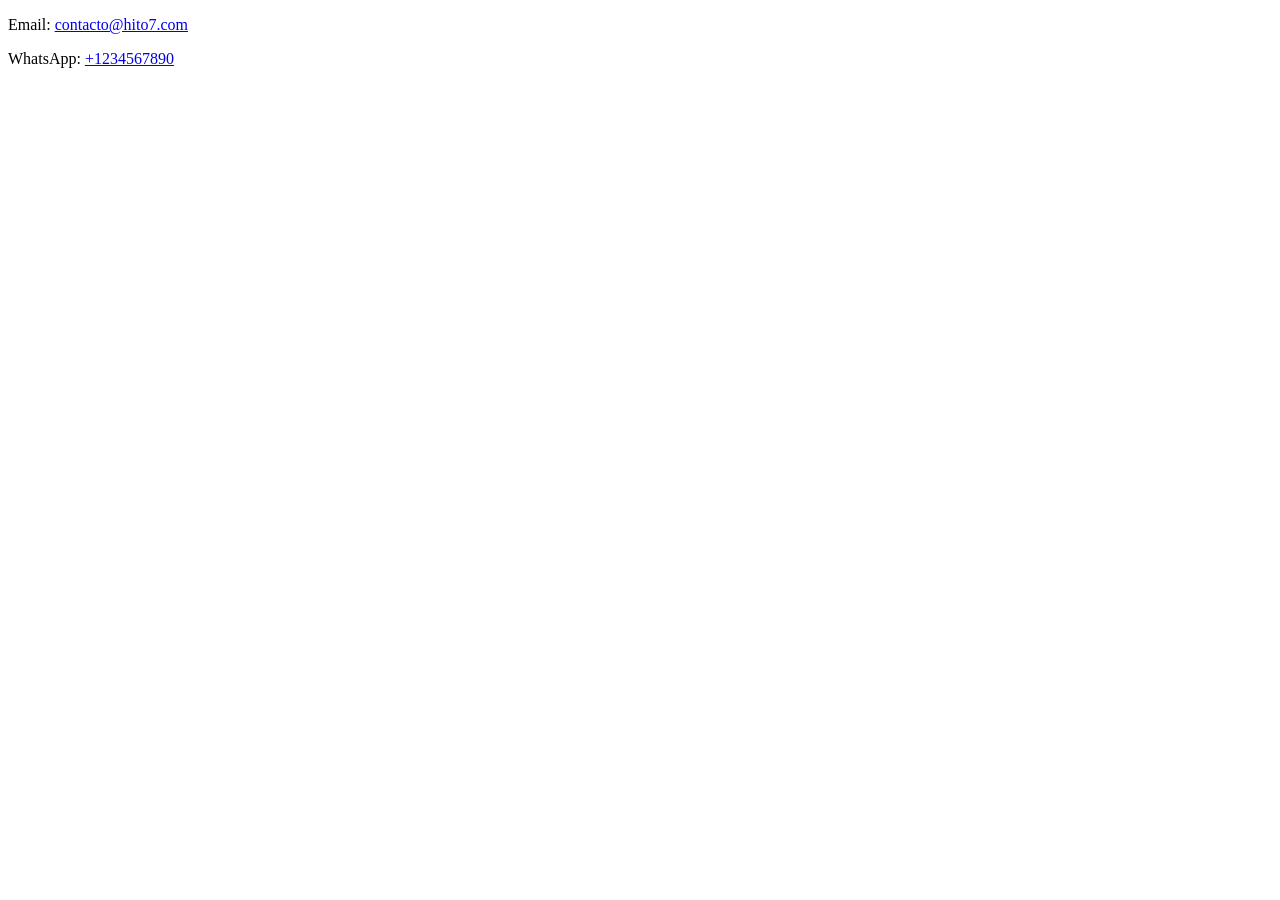
==== docs/index.html @ 05953a00 "Inicializo el proyecto con archivos HTML, CSS y JS" ====
<!DOCTYPE html>
<html lang="es">
<head>
    <title>Bienvenida - Hito 7</title>
    <meta charset="UTF-8">
    <meta name="viewport" content="width=device-width, initial-scale=1.0">
    <title>Hito 7</title>
    <link rel="stylesheet" href="css/styles.css">
</head>
<body>
</body>

    <footer>
        <p>Email: <a href="mailto:contacto@hito7.com">contacto@hito7.com</a></p>
        <p>WhatsApp: <a href="https://wa.me/1234567890" target="_blank">+1234567890</a></p>
    </footer>

</html>
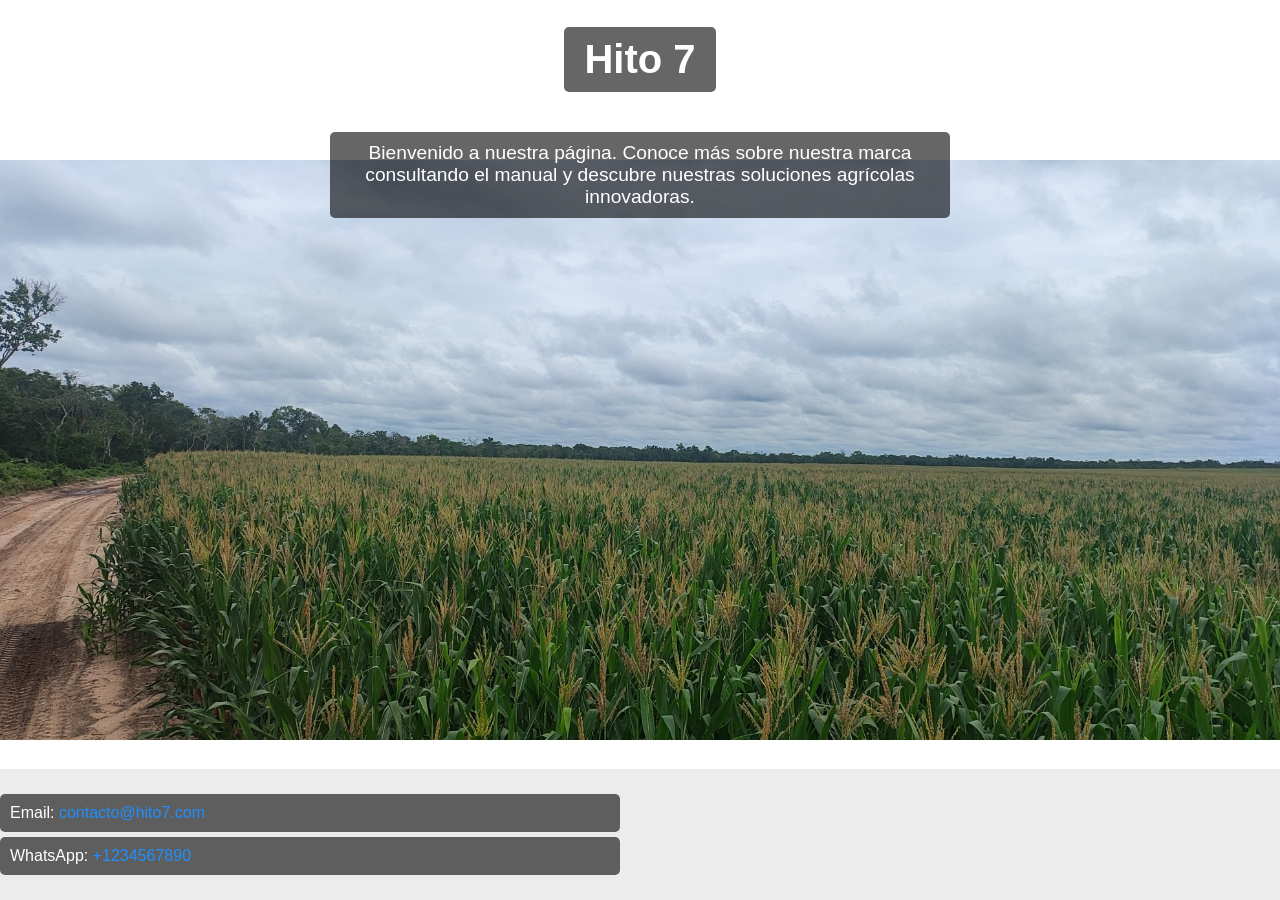
==== commit 475cded8: "Improve landing page and repo docs" ====
--- a/docs/index.html
+++ b/docs/index.html
@@ -4,15 +4,18 @@
     <title>Bienvenida - Hito 7</title>
     <meta charset="UTF-8">
     <meta name="viewport" content="width=device-width, initial-scale=1.0">
-    <title>Hito 7</title>
-    <link rel="stylesheet" href="css/styles.css">
+    <link rel="stylesheet" href="../css/styles.css">
+    <script src="../js/script.js"></script>
 </head>
 <body>
-</body>
+    <h1>Hito 7</h1>
+    <p>Bienvenido a nuestra página. Conoce más sobre nuestra marca consultando el manual y descubre nuestras soluciones agrícolas innovadoras.</p>
 
     <footer>
         <p>Email: <a href="mailto:contacto@hito7.com">contacto@hito7.com</a></p>
         <p>WhatsApp: <a href="https://wa.me/1234567890" target="_blank">+1234567890</a></p>
     </footer>
 
+</body>
+
 </html>
--- a/css/styles.css
+++ b/css/styles.css
@@ -0,0 +1,73 @@
+/* Estilos CSS */
+body {
+    margin: 0;
+    padding: 0;
+    font-family: Arial, sans-serif;
+    background-image: url('../images/hito701.jpg'); /* Ruta a la imagen de fondo */
+    background-size: 100%; /* Cubre toda la pantalla */
+    background-position: center; /* Centra la imagen */
+    background-repeat: no-repeat; /* Evita que la imagen se repita */
+    background-attachment: fixed; /* Fija el fondo para que no se desplace con el scroll */
+    display: flex;
+    flex-direction: column;
+    align-items: center;
+    justify-content: center;
+    min-height: 100vh; /* Asegura que el contenido ocupe al menos toda la altura */
+    text-align: center;
+    color: #fff; /* Texto blanco para mejor legibilidad sobre el fondo */
+}
+
+h1 {
+    font-size: 2.5em;
+    margin-bottom: 20px;
+    background-color: rgba(0, 0, 0, 0.6); /* Fondo semitransparente para legibilidad */
+    padding: 10px 20px;
+    border-radius: 5px;
+}
+
+p {
+    font-size: 1.2em;
+    max-width: 600px;
+    margin: 20px 0;
+    background-color: rgba(0, 0, 0, 0.6); /* Fondo semitransparente para legibilidad */
+    padding: 10px;
+    border-radius: 5px;
+}
+
+.button {
+    background-color: #007BFF;
+    color: white;
+    padding: 10px 20px;
+    text-decoration: none;
+    border-radius: 5px;
+    font-size: 1em;
+    transition: background-color 0.3s;
+}
+
+.button:hover {
+    background-color: #0056b3;
+}
+
+footer {
+    background-color: rgba(0, 0, 0, 0.075); /* Fondo semitransparente para el footer */
+    color: white;
+    width: 100%;
+    padding: 20px 0;
+    position: relative;
+    margin-top: auto;
+    text-align: left;
+}
+
+footer p {
+    margin: 5px 0;
+    font-size: 1em;
+}
+
+footer a {
+    color: #1E90FF;
+    text-decoration: none;
+}
+
+footer a:hover {
+    text-decoration: underline;
+}
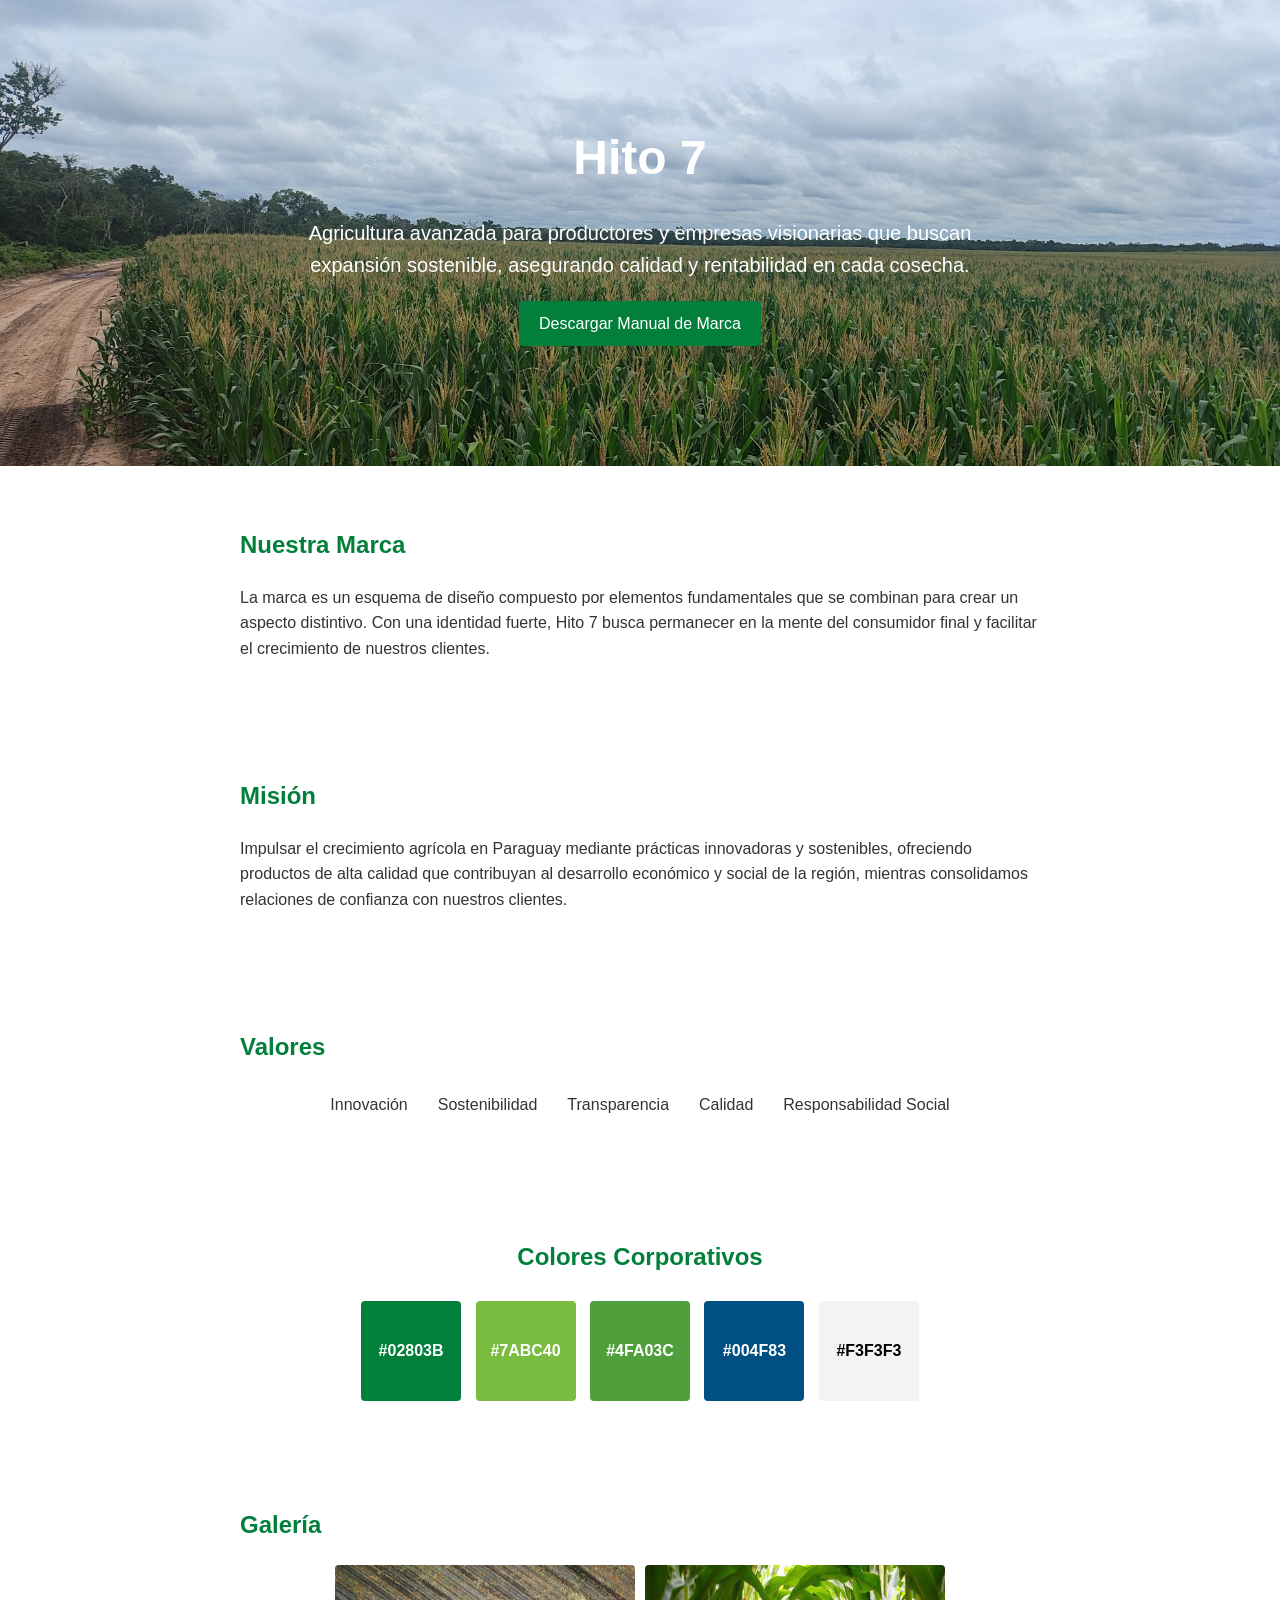
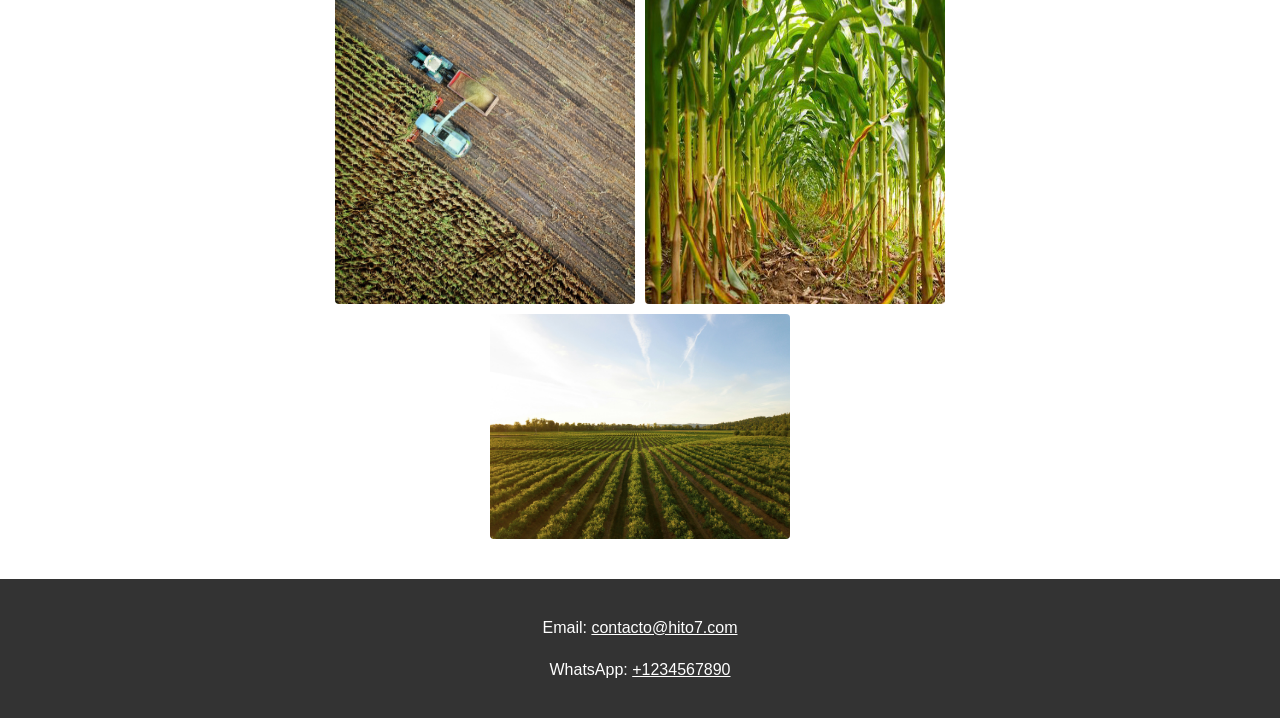
==== commit 6018d531: "Enhance landing content" ====
--- a/docs/index.html
+++ b/docs/index.html
@@ -1,21 +1,68 @@
 <!DOCTYPE html>
 <html lang="es">
 <head>
-    <title>Bienvenida - Hito 7</title>
     <meta charset="UTF-8">
     <meta name="viewport" content="width=device-width, initial-scale=1.0">
+    <title>Hito 7 - Agricultura Avanzada</title>
     <link rel="stylesheet" href="../css/styles.css">
-    <script src="../js/script.js"></script>
+    <script src="../js/script.js" defer></script>
 </head>
 <body>
-    <h1>Hito 7</h1>
-    <p>Bienvenido a nuestra página. Conoce más sobre nuestra marca consultando el manual y descubre nuestras soluciones agrícolas innovadoras.</p>
+    <header class="hero">
+        <h1>Hito 7</h1>
+        <p>Agricultura avanzada para productores y empresas visionarias que buscan 
+            expansión sostenible, asegurando calidad y rentabilidad en cada cosecha.</p>
+        <a class="button" href="../ManualDeMarca-Hito7.pdf" target="_blank">Descargar Manual de Marca</a>
+    </header>
+
+    <section id="marca">
+        <h2>Nuestra Marca</h2>
+        <p>La marca es un esquema de diseño compuesto por elementos fundamentales
+            que se combinan para crear un aspecto distintivo. Con una identidad
+            fuerte, Hito 7 busca permanecer en la mente del consumidor final y
+            facilitar el crecimiento de nuestros clientes.</p>
+    </section>
+
+    <section id="mision">
+        <h2>Misión</h2>
+        <p>Impulsar el crecimiento agrícola en Paraguay mediante prácticas
+            innovadoras y sostenibles, ofreciendo productos de alta calidad que
+            contribuyan al desarrollo económico y social de la región, mientras
+            consolidamos relaciones de confianza con nuestros clientes.</p>
+    </section>
+
+    <section id="valores" class="values">
+        <h2>Valores</h2>
+        <ul>
+            <li>Innovación</li>
+            <li>Sostenibilidad</li>
+            <li>Transparencia</li>
+            <li>Calidad</li>
+            <li>Responsabilidad Social</li>
+        </ul>
+    </section>
+
+    <section id="colores" class="colors">
+        <h2>Colores Corporativos</h2>
+        <div class="swatch" style="background-color:#02803B">#02803B</div>
+        <div class="swatch" style="background-color:#7ABC40">#7ABC40</div>
+        <div class="swatch" style="background-color:#4FA03C">#4FA03C</div>
+        <div class="swatch" style="background-color:#004F83">#004F83</div>
+        <div class="swatch light" style="background-color:#F3F3F3">#F3F3F3</div>
+    </section>
+
+    <section id="galeria" class="gallery">
+        <h2>Galería</h2>
+        <div class="images">
+            <img src="0.jpg" alt="Aplicación de marca 1">
+            <img src="1.jpg" alt="Aplicación de marca 2">
+            <img src="4.jpg" alt="Aplicación de marca 3">
+        </div>
+    </section>
 
     <footer>
         <p>Email: <a href="mailto:contacto@hito7.com">contacto@hito7.com</a></p>
         <p>WhatsApp: <a href="https://wa.me/1234567890" target="_blank">+1234567890</a></p>
     </footer>
-
 </body>
-
 </html>
--- a/css/styles.css
+++ b/css/styles.css
@@ -1,73 +1,109 @@
-/* Estilos CSS */
 body {
     margin: 0;
-    padding: 0;
     font-family: Arial, sans-serif;
-    background-image: url('../images/hito701.jpg'); /* Ruta a la imagen de fondo */
-    background-size: 100%; /* Cubre toda la pantalla */
-    background-position: center; /* Centra la imagen */
-    background-repeat: no-repeat; /* Evita que la imagen se repita */
-    background-attachment: fixed; /* Fija el fondo para que no se desplace con el scroll */
-    display: flex;
-    flex-direction: column;
-    align-items: center;
-    justify-content: center;
-    min-height: 100vh; /* Asegura que el contenido ocupe al menos toda la altura */
-    text-align: center;
-    color: #fff; /* Texto blanco para mejor legibilidad sobre el fondo */
+    line-height: 1.6;
+    color: #333;
 }
 
-h1 {
-    font-size: 2.5em;
-    margin-bottom: 20px;
-    background-color: rgba(0, 0, 0, 0.6); /* Fondo semitransparente para legibilidad */
-    padding: 10px 20px;
-    border-radius: 5px;
+.hero {
+    background-image: url('../images/hito701.jpg');
+    background-size: cover;
+    background-position: center;
+    color: #fff;
+    text-align: center;
+    padding: 120px 20px;
 }
 
-p {
-    font-size: 1.2em;
-    max-width: 600px;
-    margin: 20px 0;
-    background-color: rgba(0, 0, 0, 0.6); /* Fondo semitransparente para legibilidad */
-    padding: 10px;
-    border-radius: 5px;
+.hero h1 {
+    font-size: 3em;
+    margin: 0 0 20px;
+}
+
+.hero p {
+    font-size: 1.25em;
+    max-width: 700px;
+    margin: 0 auto 20px;
 }
 
 .button {
-    background-color: #007BFF;
-    color: white;
+    background-color: #02803B;
+    color: #fff;
     padding: 10px 20px;
     text-decoration: none;
-    border-radius: 5px;
-    font-size: 1em;
-    transition: background-color 0.3s;
+    border-radius: 4px;
+    display: inline-block;
 }
 
 .button:hover {
-    background-color: #0056b3;
+    background-color: #004F83;
+}
+
+section {
+    padding: 40px 20px;
+    max-width: 800px;
+    margin: auto;
+}
+
+section h2 {
+    color: #02803B;
+}
+
+.values ul {
+    list-style: none;
+    padding: 0;
+    display: flex;
+    flex-wrap: wrap;
+    justify-content: center;
+}
+
+.values li {
+    margin: 5px 15px;
+}
+
+.colors {
+    text-align: center;
+}
+
+.swatch {
+    display: inline-block;
+    width: 100px;
+    height: 100px;
+    margin: 5px;
+    color: #fff;
+    line-height: 100px;
+    font-weight: bold;
+    border-radius: 4px;
+}
+
+.swatch.light {
+    color: #000;
+}
+
+.gallery .images {
+    display: flex;
+    flex-wrap: wrap;
+    justify-content: center;
+    gap: 10px;
+}
+
+.gallery img {
+    width: 100%;
+    max-width: 300px;
+    border-radius: 4px;
 }
 
 footer {
-    background-color: rgba(0, 0, 0, 0.075); /* Fondo semitransparente para el footer */
-    color: white;
-    width: 100%;
-    padding: 20px 0;
-    position: relative;
-    margin-top: auto;
-    text-align: left;
-}
-
-footer p {
-    margin: 5px 0;
-    font-size: 1em;
+    background: #333;
+    color: #fff;
+    text-align: center;
+    padding: 20px;
 }
 
 footer a {
-    color: #1E90FF;
-    text-decoration: none;
+    color: #fff;
 }
 
 footer a:hover {
     text-decoration: underline;
-}+}
+
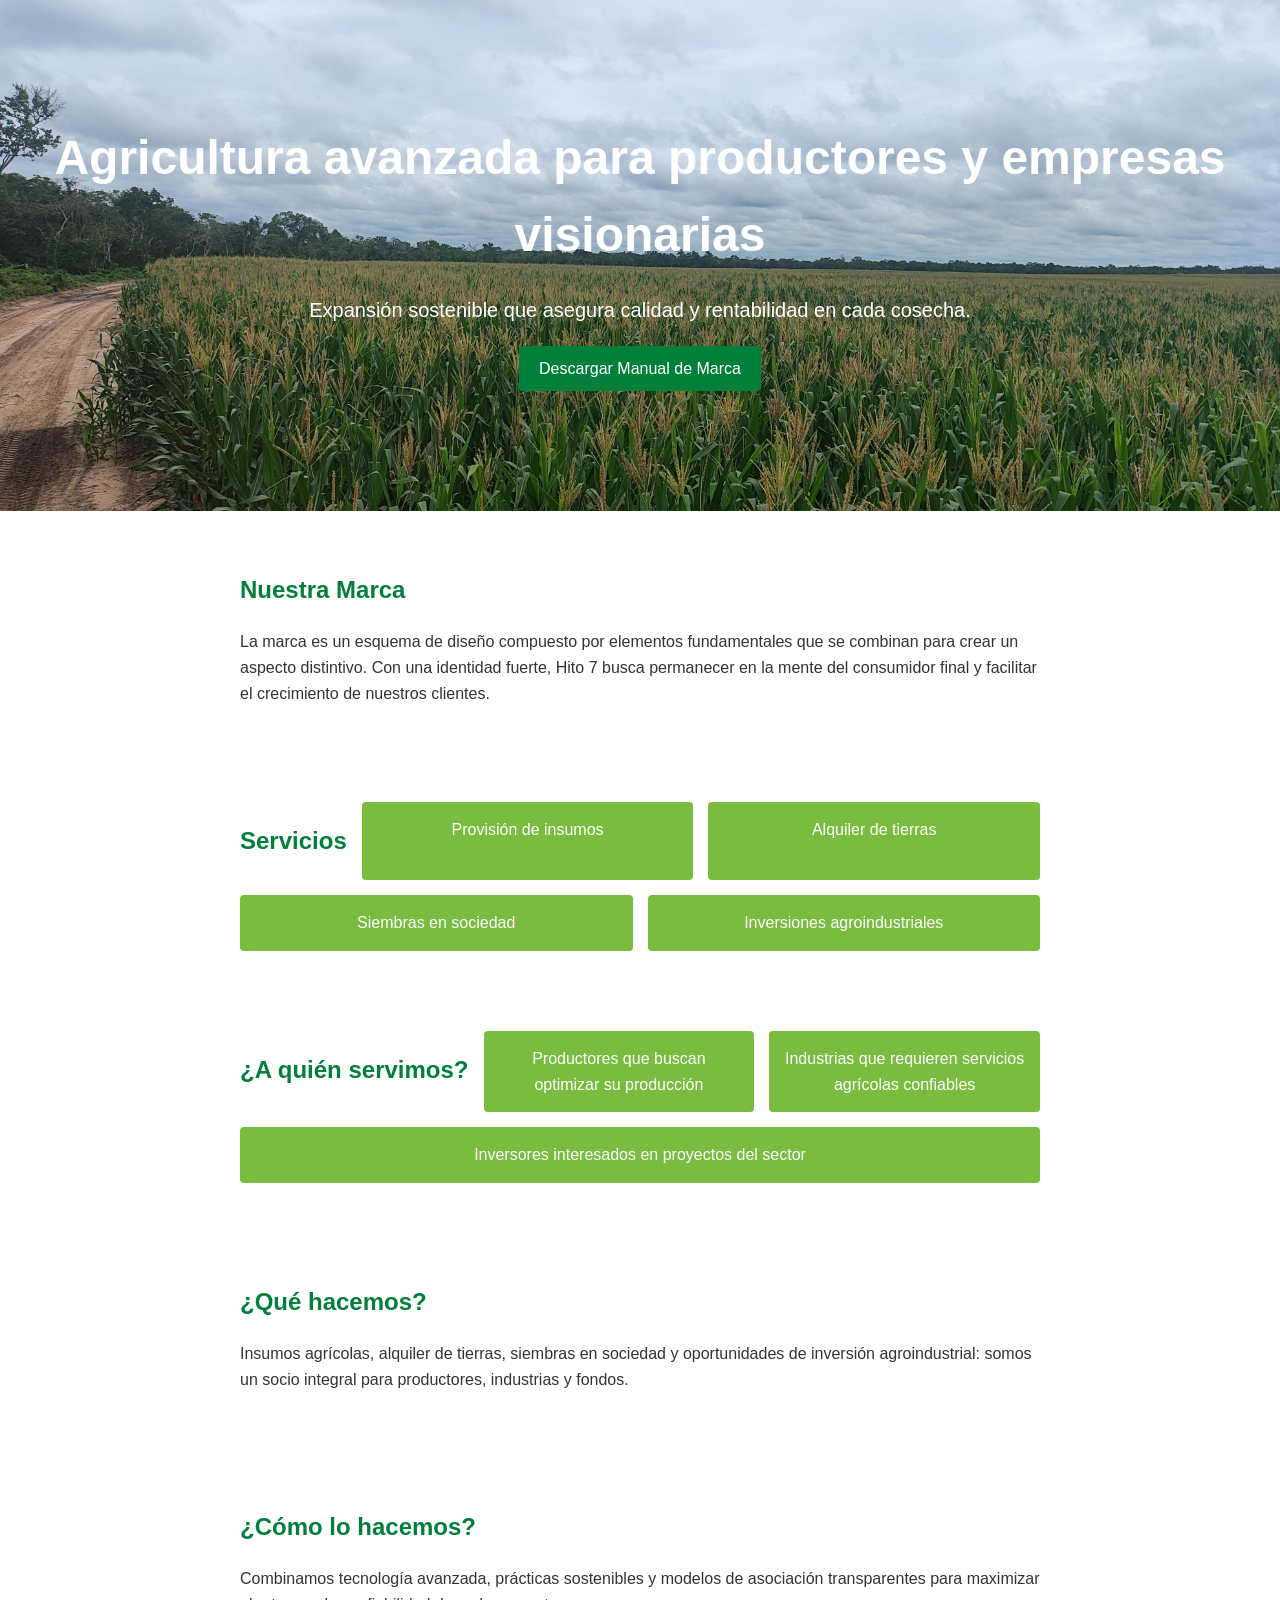
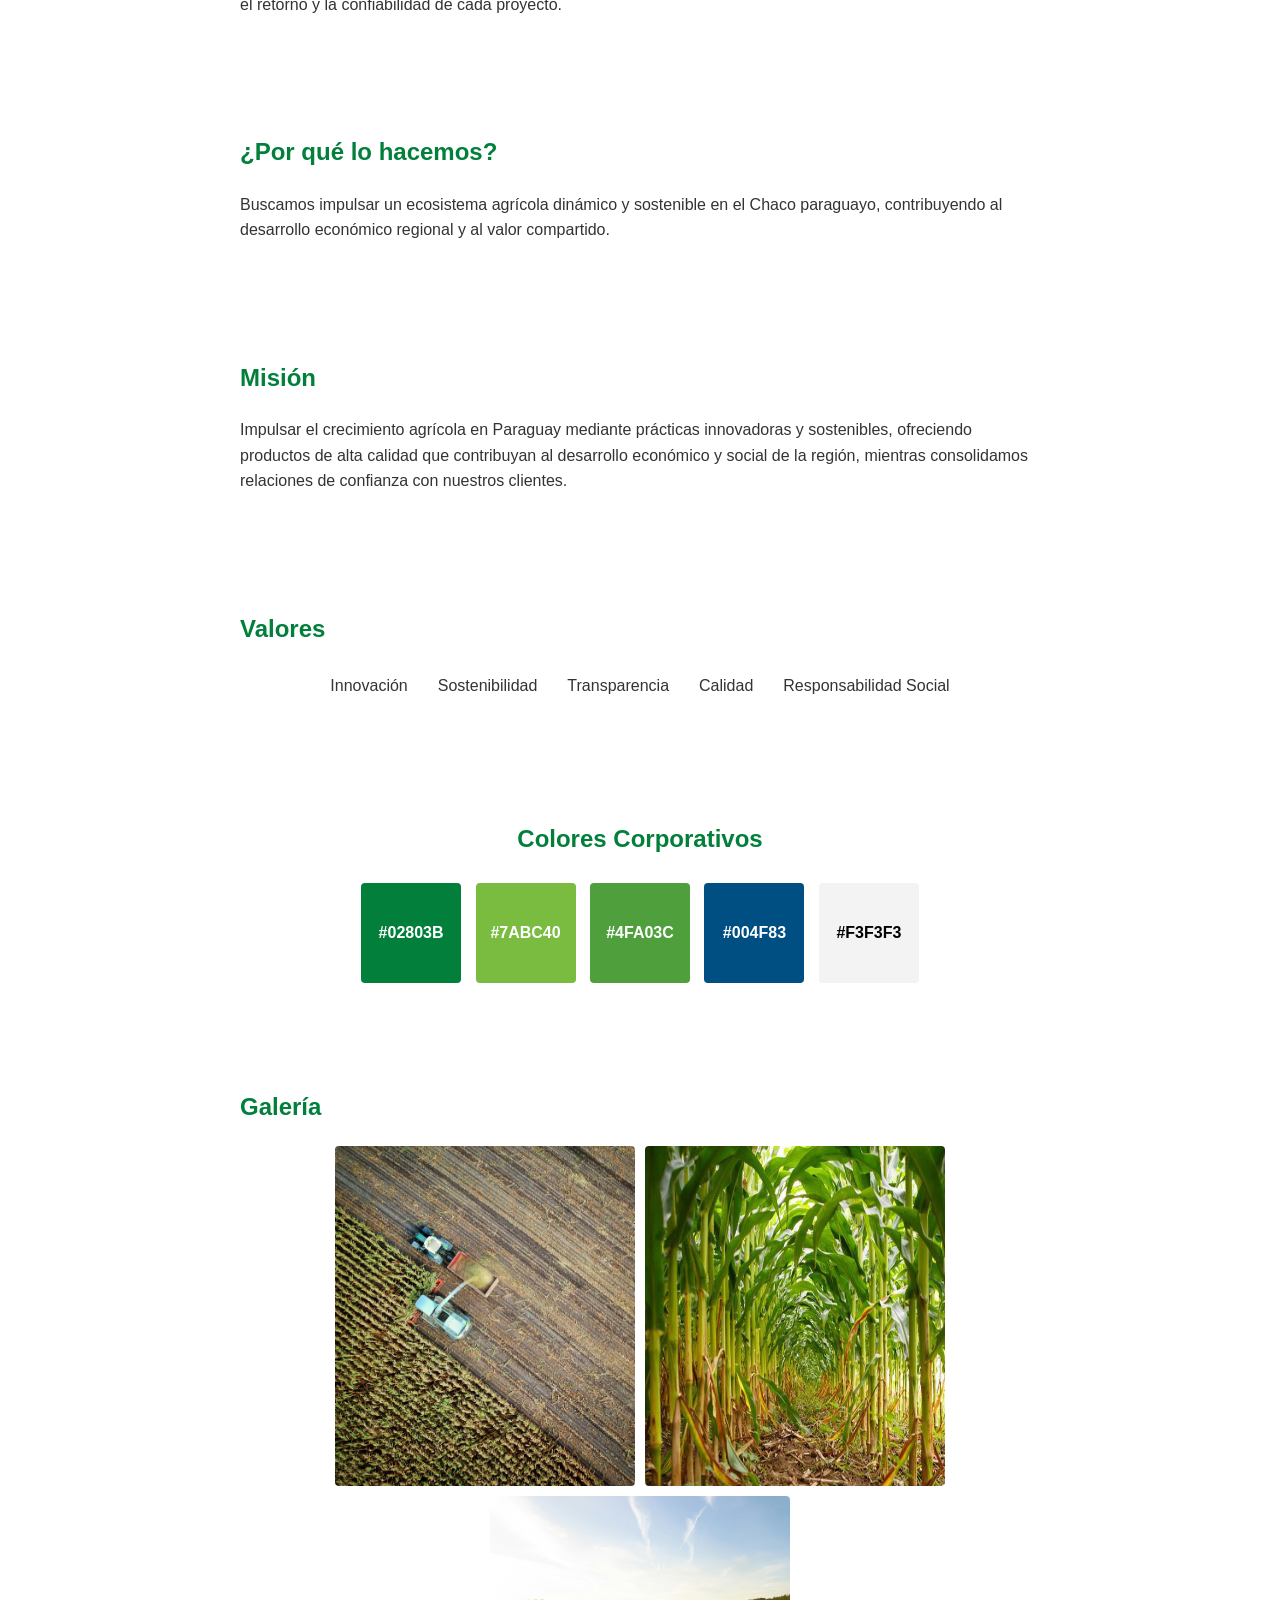
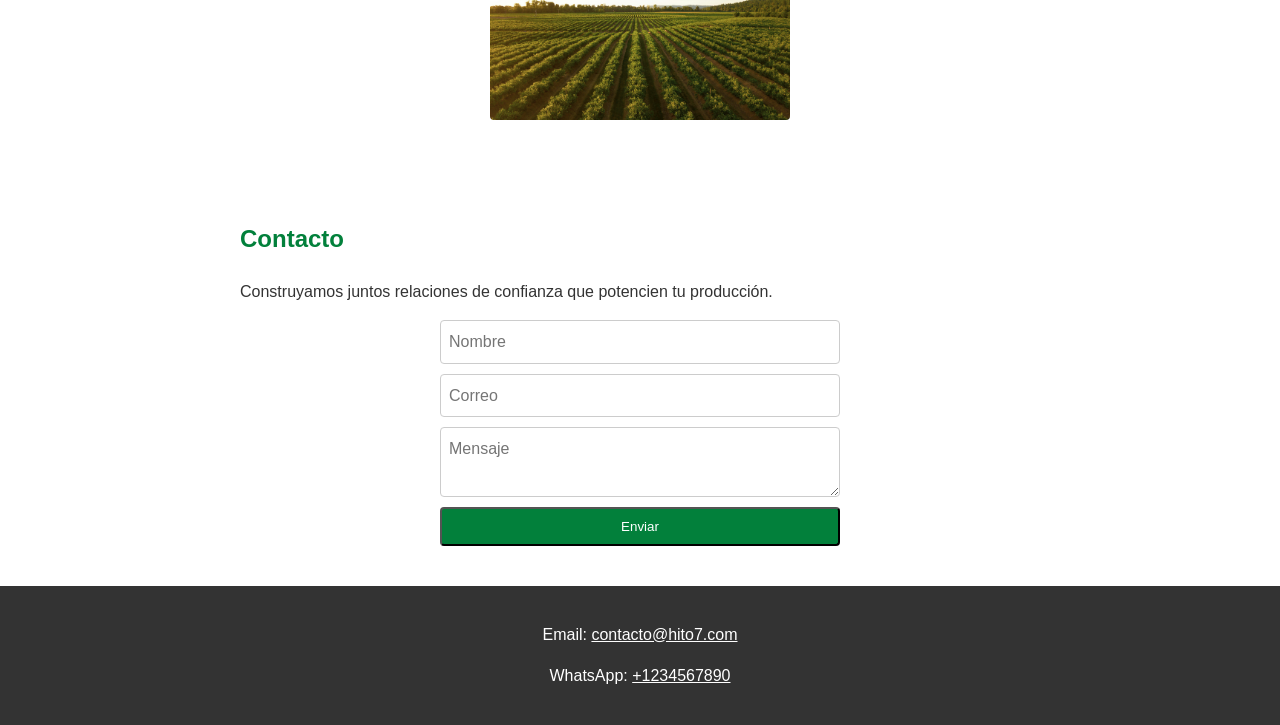
==== commit b5b4e43e: "Expand landing page with services and contact" ====
--- a/docs/index.html
+++ b/docs/index.html
@@ -9,9 +9,8 @@
 </head>
 <body>
     <header class="hero">
-        <h1>Hito 7</h1>
-        <p>Agricultura avanzada para productores y empresas visionarias que buscan 
-            expansión sostenible, asegurando calidad y rentabilidad en cada cosecha.</p>
+        <h1>Agricultura avanzada para productores y empresas visionarias</h1>
+        <p>Expansión sostenible que asegura calidad y rentabilidad en cada cosecha.</p>
         <a class="button" href="../ManualDeMarca-Hito7.pdf" target="_blank">Descargar Manual de Marca</a>
     </header>
 
@@ -21,6 +20,36 @@
             que se combinan para crear un aspecto distintivo. Con una identidad
             fuerte, Hito 7 busca permanecer en la mente del consumidor final y
             facilitar el crecimiento de nuestros clientes.</p>
+    </section>
+
+    <section id="servicios" class="cards">
+        <h2>Servicios</h2>
+        <div class="card">Provisión de insumos</div>
+        <div class="card">Alquiler de tierras</div>
+        <div class="card">Siembras en sociedad</div>
+        <div class="card">Inversiones agroindustriales</div>
+    </section>
+
+    <section id="segmentos" class="cards">
+        <h2>¿A quién servimos?</h2>
+        <div class="card">Productores que buscan optimizar su producción</div>
+        <div class="card">Industrias que requieren servicios agrícolas confiables</div>
+        <div class="card">Inversores interesados en proyectos del sector</div>
+    </section>
+
+    <section id="que-hacemos">
+        <h2>¿Qué hacemos?</h2>
+        <p>Insumos agrícolas, alquiler de tierras, siembras en sociedad y oportunidades de inversión agroindustrial: somos un socio integral para productores, industrias y fondos.</p>
+    </section>
+
+    <section id="como-hacemos">
+        <h2>¿Cómo lo hacemos?</h2>
+        <p>Combinamos tecnología avanzada, prácticas sostenibles y modelos de asociación transparentes para maximizar el retorno y la confiabilidad de cada proyecto.</p>
+    </section>
+
+    <section id="impacto">
+        <h2>¿Por qué lo hacemos?</h2>
+        <p>Buscamos impulsar un ecosistema agrícola dinámico y sostenible en el Chaco paraguayo, contribuyendo al desarrollo económico regional y al valor compartido.</p>
     </section>
 
     <section id="mision">
@@ -60,6 +89,17 @@
         </div>
     </section>
 
+    <section id="contacto" class="contact">
+        <h2>Contacto</h2>
+        <p>Construyamos juntos relaciones de confianza que potencien tu producción.</p>
+        <form action="mailto:contacto@hito7.com" method="post" enctype="text/plain">
+            <input type="text" name="name" placeholder="Nombre" required>
+            <input type="email" name="email" placeholder="Correo" required>
+            <textarea name="message" placeholder="Mensaje" required></textarea>
+            <button class="button" type="submit">Enviar</button>
+        </form>
+    </section>
+
     <footer>
         <p>Email: <a href="mailto:contacto@hito7.com">contacto@hito7.com</a></p>
         <p>WhatsApp: <a href="https://wa.me/1234567890" target="_blank">+1234567890</a></p>
--- a/css/styles.css
+++ b/css/styles.css
@@ -1,8 +1,16 @@
+:root {
+    --color-primario: #02803B;
+    --color-refuerzo: #7ABC40;
+    --color-acento: #004F83;
+    --color-texto: #333;
+    --color-claro: #F3F3F3;
+}
+
 body {
     margin: 0;
     font-family: Arial, sans-serif;
     line-height: 1.6;
-    color: #333;
+    color: var(--color-texto);
 }
 
 .hero {
@@ -26,7 +34,7 @@
 }
 
 .button {
-    background-color: #02803B;
+    background-color: var(--color-primario);
     color: #fff;
     padding: 10px 20px;
     text-decoration: none;
@@ -35,7 +43,7 @@
 }
 
 .button:hover {
-    background-color: #004F83;
+    background-color: var(--color-acento);
 }
 
 section {
@@ -45,7 +53,7 @@
 }
 
 section h2 {
-    color: #02803B;
+    color: var(--color-primario);
 }
 
 .values ul {
@@ -92,6 +100,38 @@
     border-radius: 4px;
 }
 
+.cards {
+    display: flex;
+    flex-wrap: wrap;
+    gap: 15px;
+    justify-content: center;
+}
+
+.card {
+    background: var(--color-refuerzo);
+    color: #fff;
+    padding: 15px;
+    border-radius: 4px;
+    flex: 1 1 200px;
+    text-align: center;
+}
+
+.contact form {
+    display: flex;
+    flex-direction: column;
+    gap: 10px;
+    max-width: 400px;
+    margin: auto;
+}
+
+.contact input,
+.contact textarea {
+    padding: 8px;
+    border: 1px solid #ccc;
+    border-radius: 4px;
+    font: inherit;
+}
+
 footer {
     background: #333;
     color: #fff;
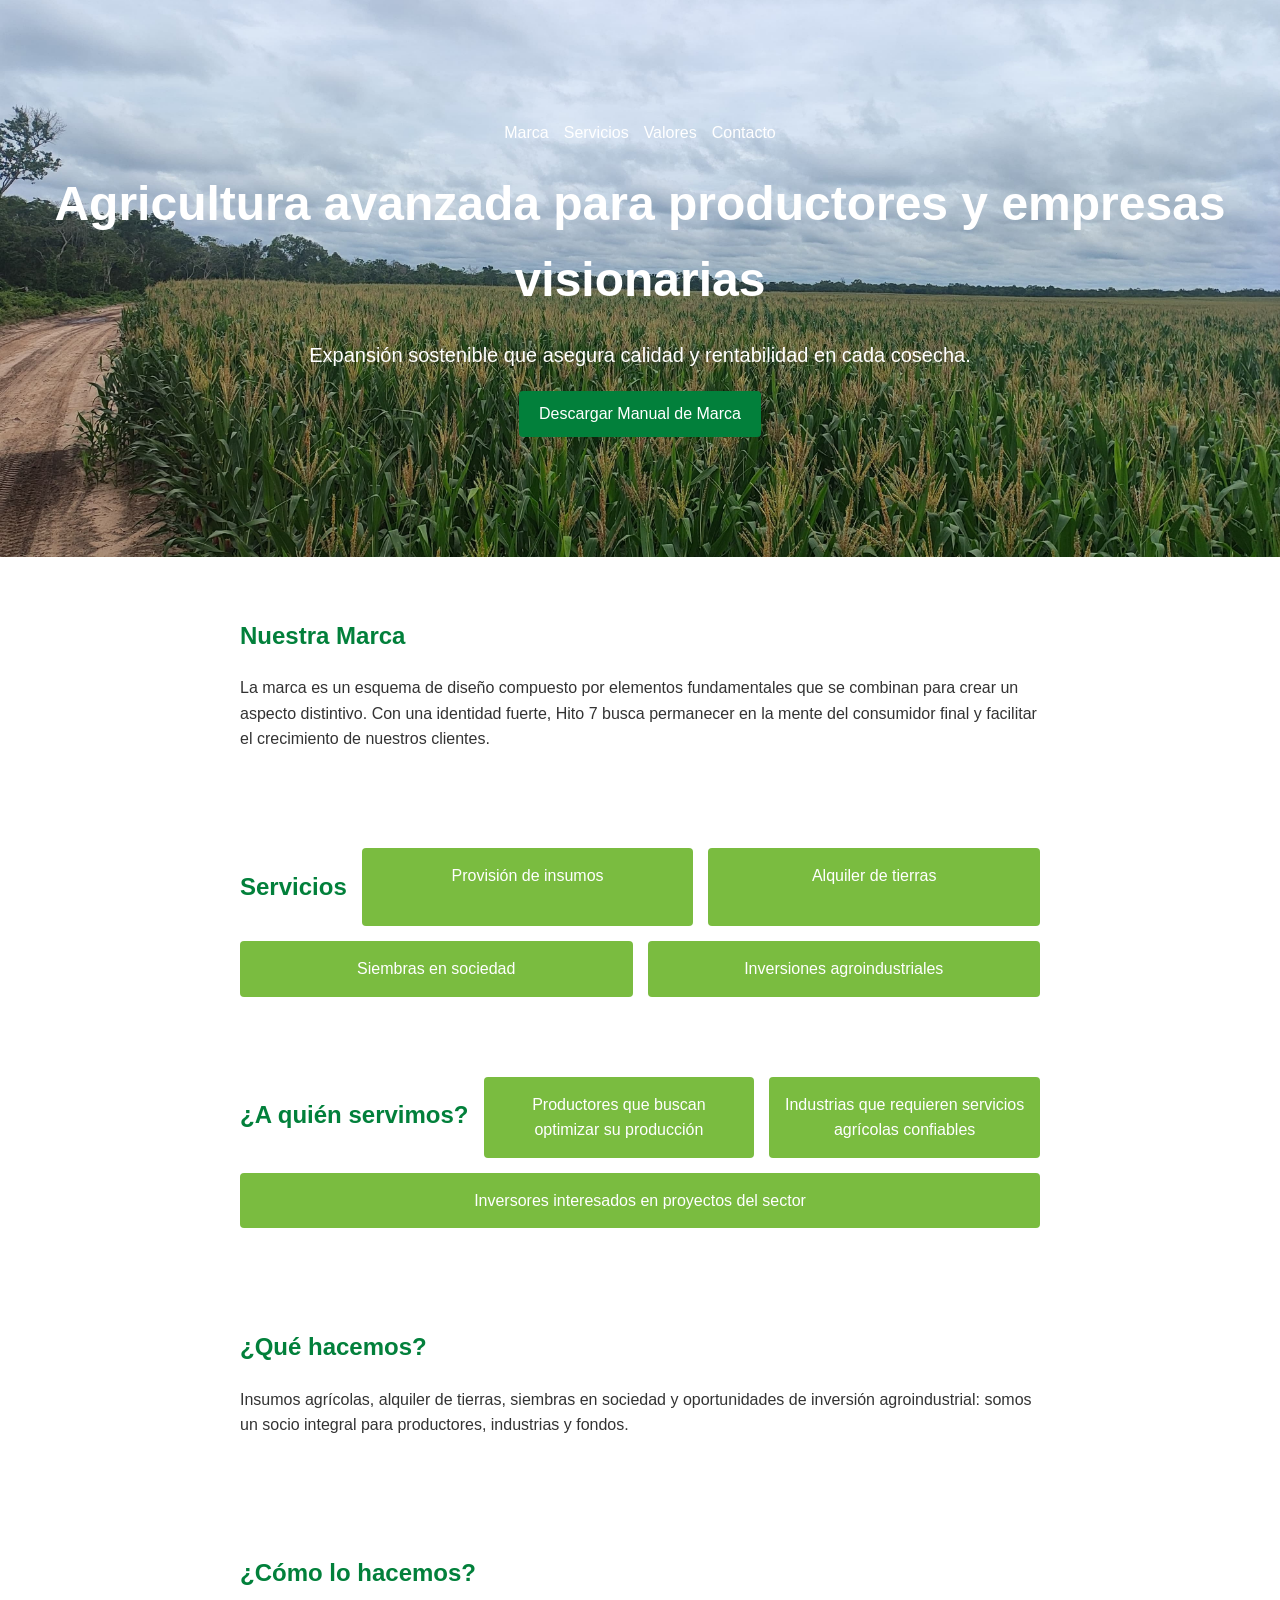
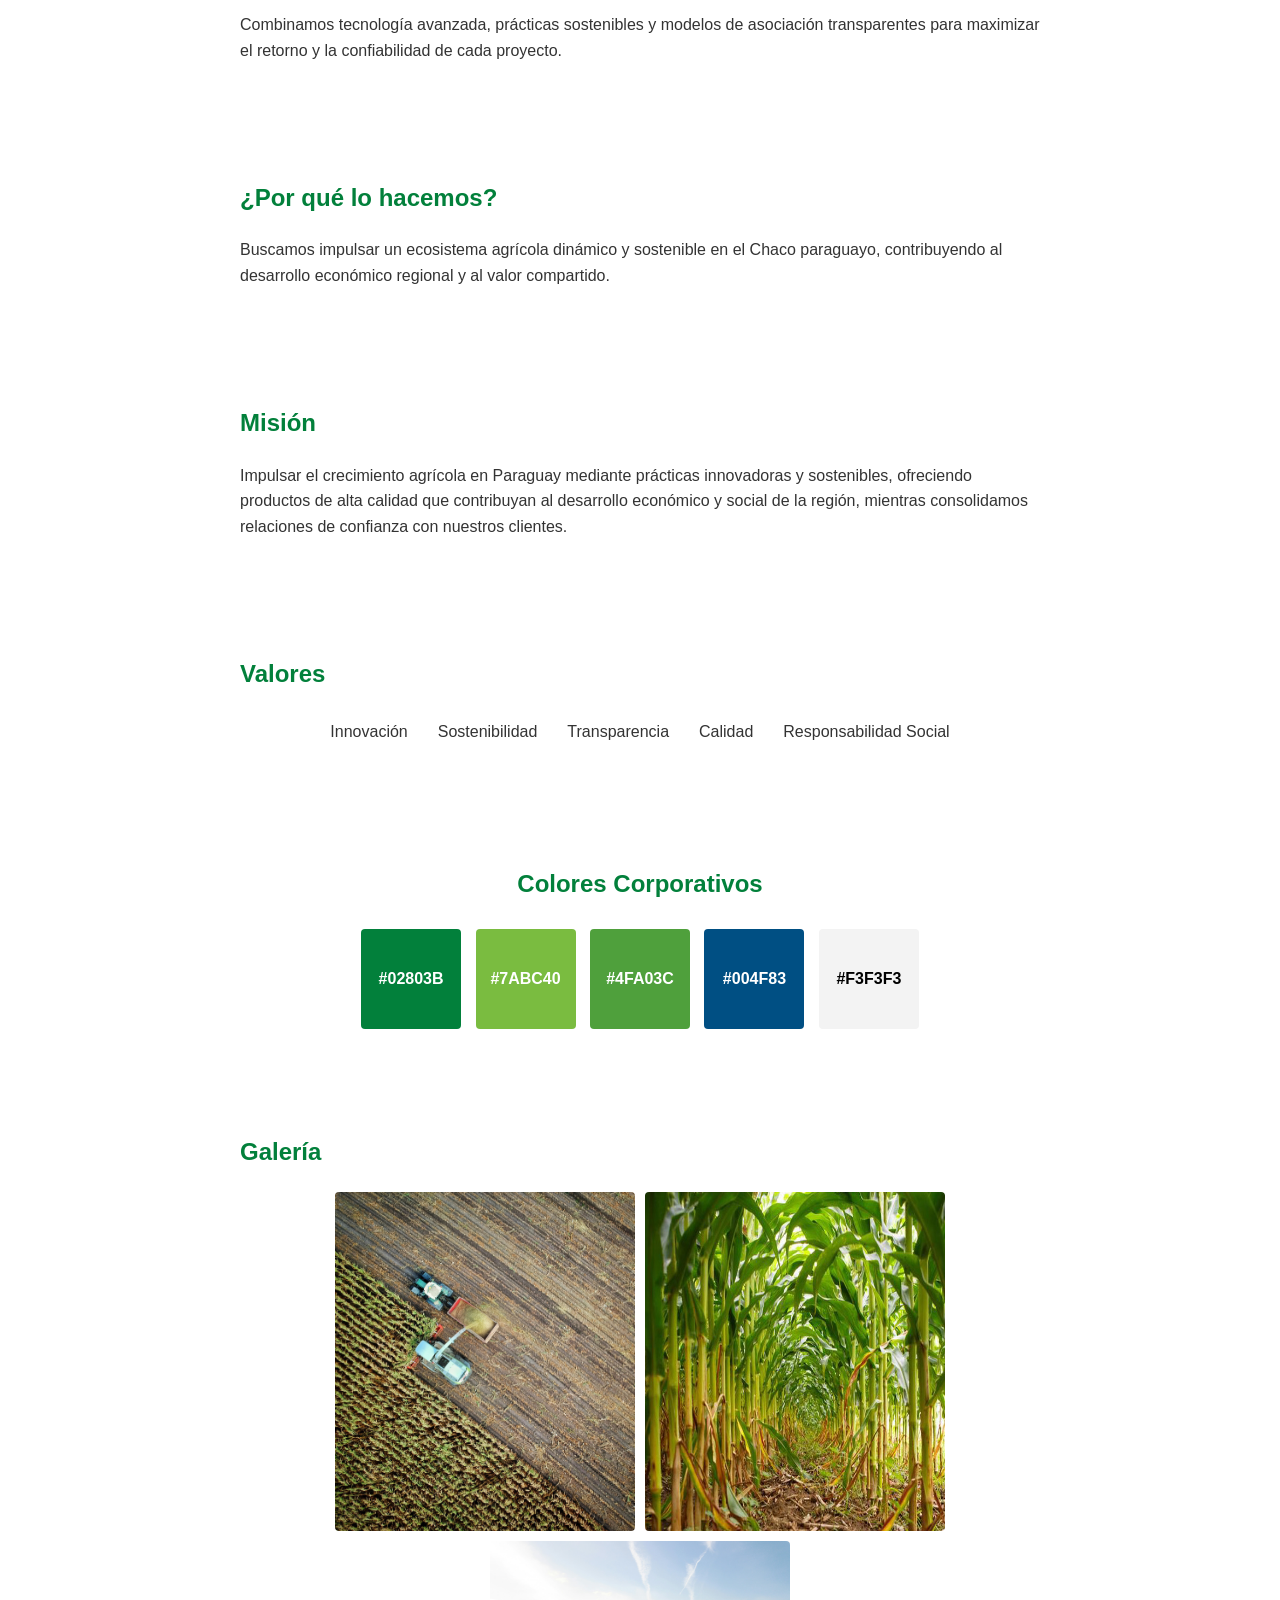
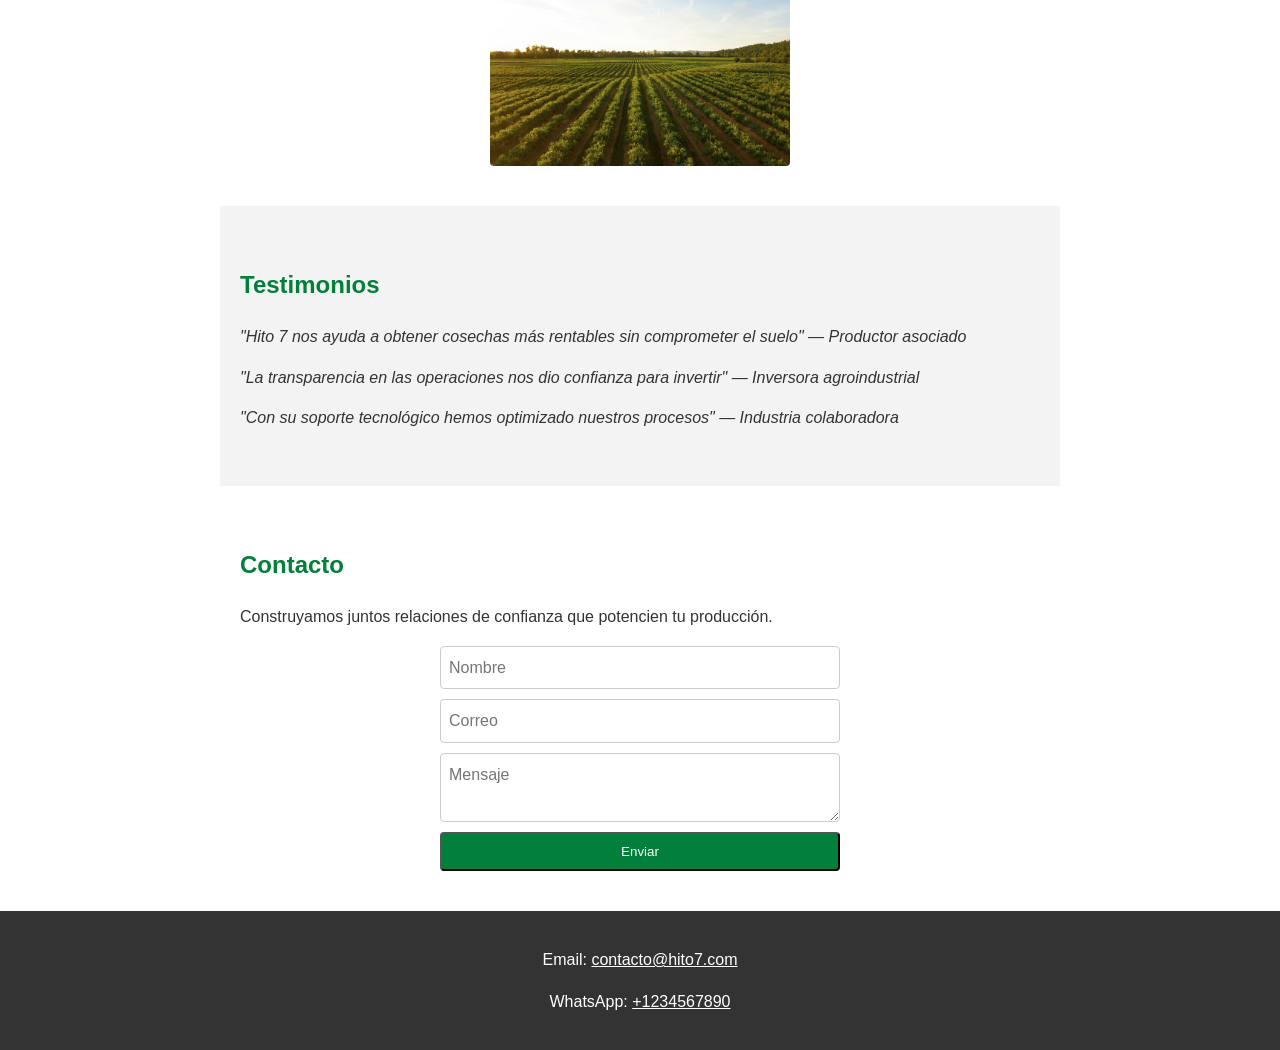
==== commit 05f2c2ce: "Enhance landing with navigation and testimonials" ====
--- a/docs/index.html
+++ b/docs/index.html
@@ -9,6 +9,14 @@
 </head>
 <body>
     <header class="hero">
+        <nav class="navbar">
+            <ul>
+                <li><a href="#marca">Marca</a></li>
+                <li><a href="#servicios">Servicios</a></li>
+                <li><a href="#valores">Valores</a></li>
+                <li><a href="#contacto">Contacto</a></li>
+            </ul>
+        </nav>
         <h1>Agricultura avanzada para productores y empresas visionarias</h1>
         <p>Expansión sostenible que asegura calidad y rentabilidad en cada cosecha.</p>
         <a class="button" href="../ManualDeMarca-Hito7.pdf" target="_blank">Descargar Manual de Marca</a>
@@ -89,6 +97,13 @@
         </div>
     </section>
 
+    <section id="testimonios" class="testimonials">
+        <h2>Testimonios</h2>
+        <blockquote>"Hito 7 nos ayuda a obtener cosechas más rentables sin comprometer el suelo" &mdash; Productor asociado</blockquote>
+        <blockquote>"La transparencia en las operaciones nos dio confianza para invertir" &mdash; Inversora agroindustrial</blockquote>
+        <blockquote>"Con su soporte tecnológico hemos optimizado nuestros procesos" &mdash; Industria colaboradora</blockquote>
+    </section>
+
     <section id="contacto" class="contact">
         <h2>Contacto</h2>
         <p>Construyamos juntos relaciones de confianza que potencien tu producción.</p>
--- a/css/styles.css
+++ b/css/styles.css
@@ -22,6 +22,23 @@
     padding: 120px 20px;
 }
 
+.navbar ul {
+    margin: 0 0 20px;
+    padding: 0;
+    list-style: none;
+    display: flex;
+    gap: 15px;
+    justify-content: center;
+}
+
+.navbar a {
+    color: #fff;
+    text-decoration: none;
+}
+
+.navbar a:hover {
+    text-decoration: underline;
+}
 .hero h1 {
     font-size: 3em;
     margin: 0 0 20px;
@@ -132,6 +149,16 @@
     font: inherit;
 }
 
+.testimonials {
+    background: var(--color-claro);
+    padding: 40px 20px;
+}
+
+.testimonials blockquote {
+    margin: 0 0 15px;
+    font-style: italic;
+}
+
 footer {
     background: #333;
     color: #fff;
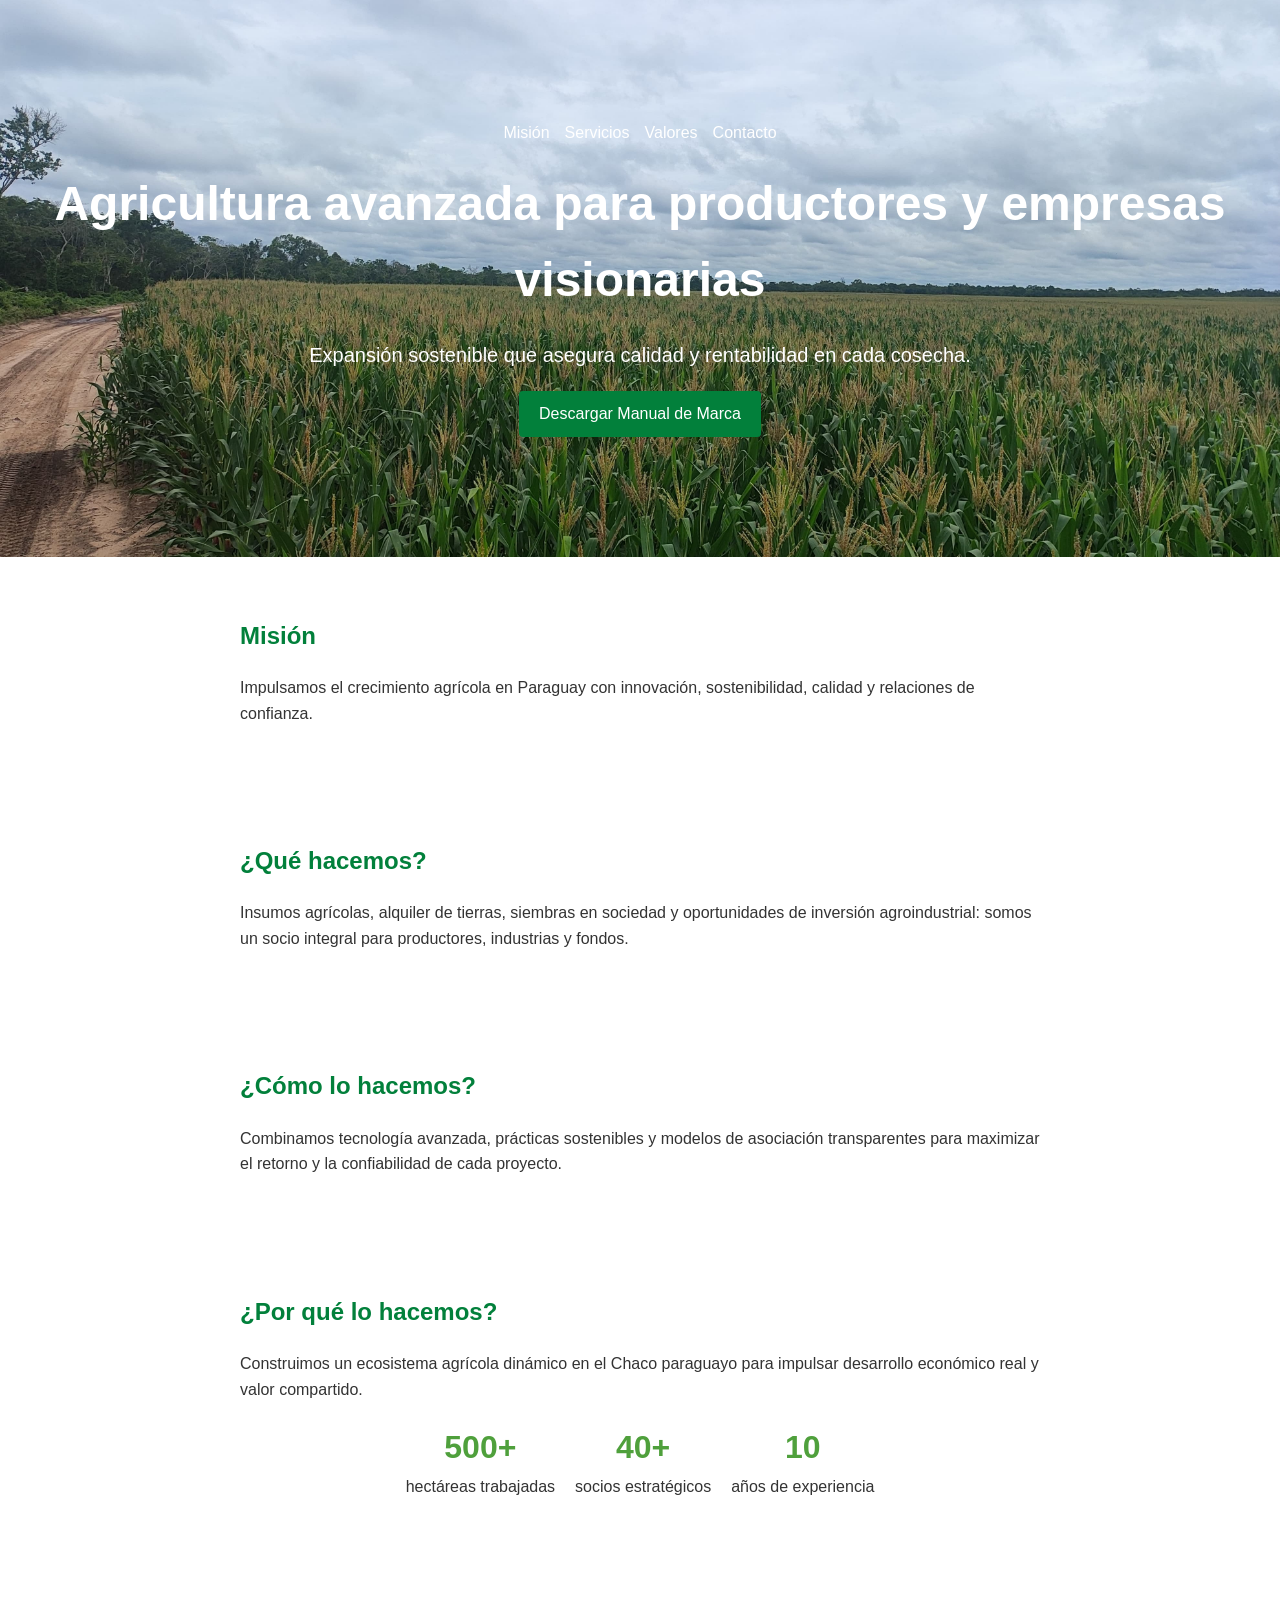
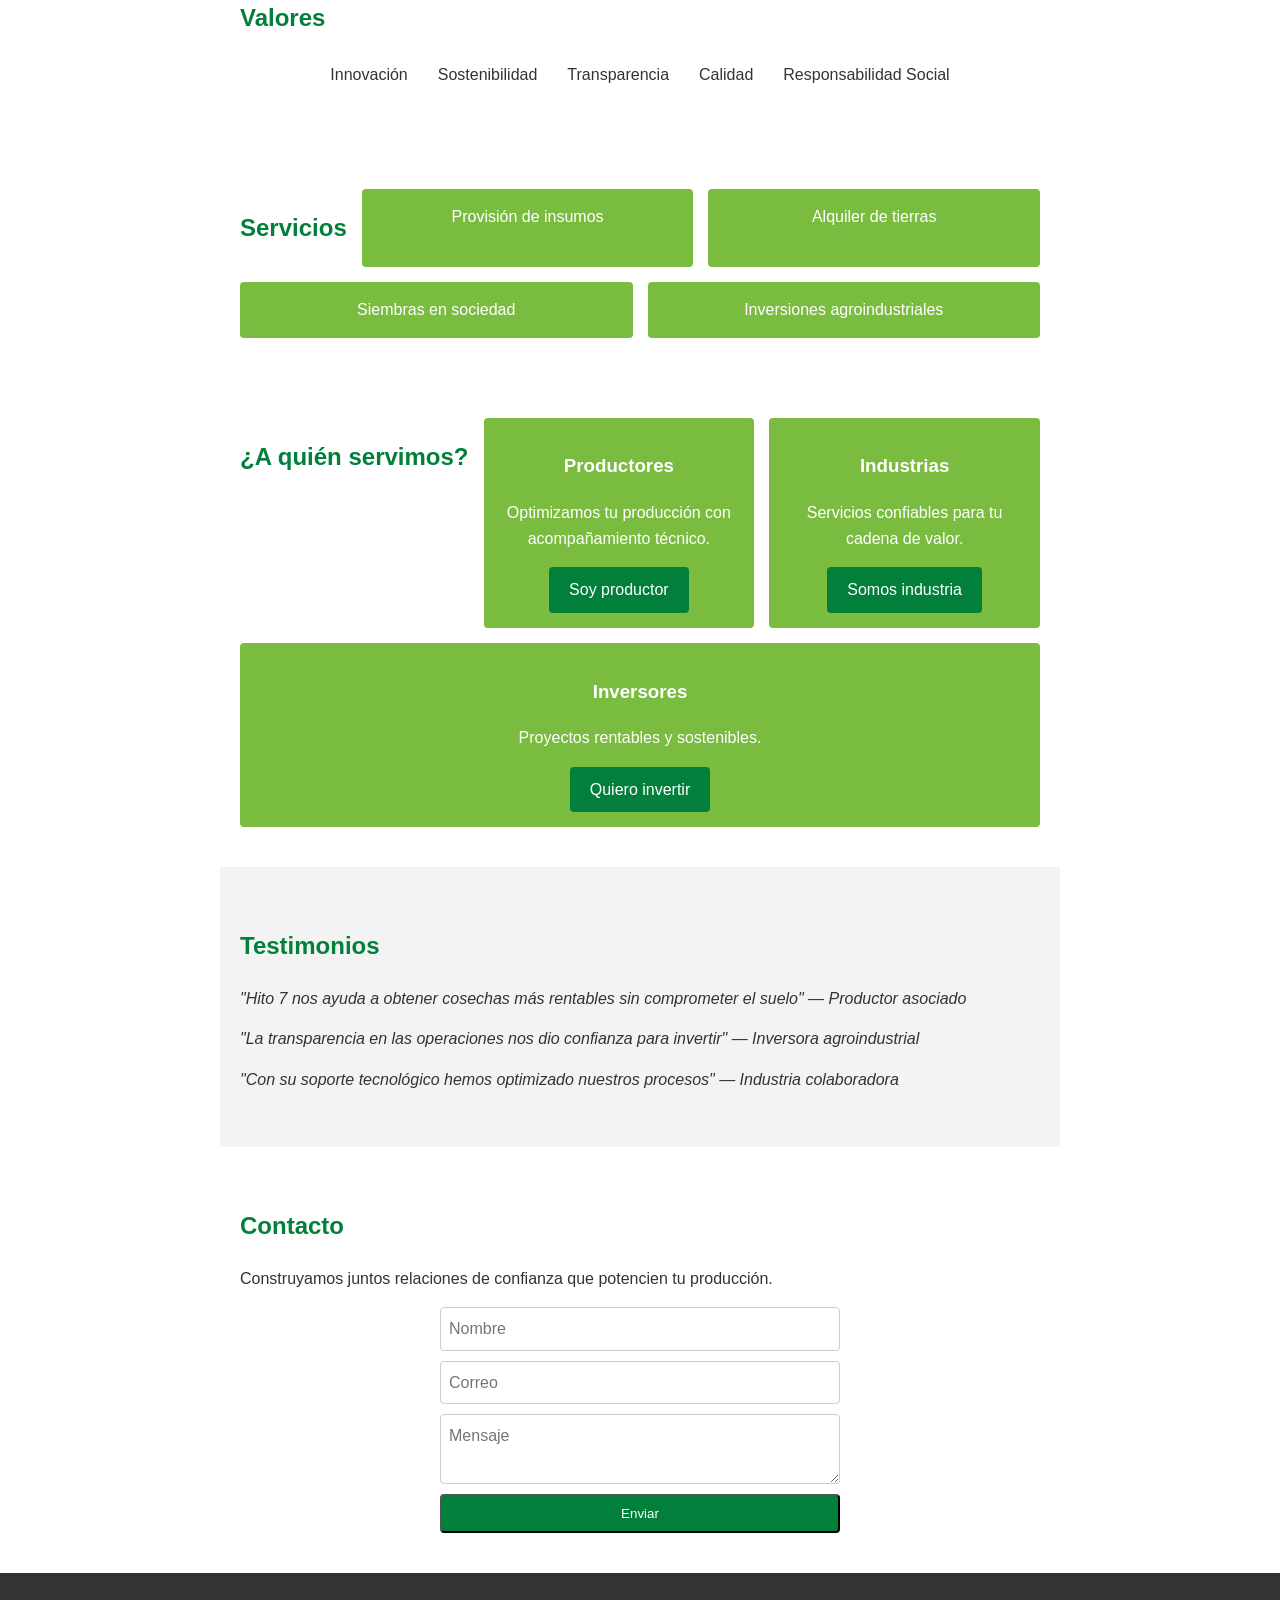
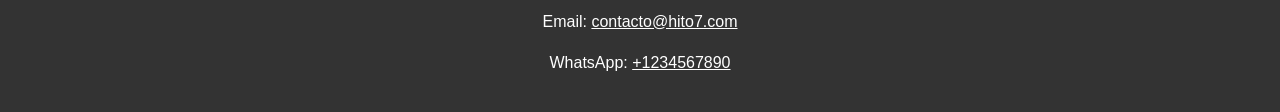
==== commit 4043acc6: "Refine landing page sections and styles" ====
--- a/docs/index.html
+++ b/docs/index.html
@@ -11,7 +11,7 @@
     <header class="hero">
         <nav class="navbar">
             <ul>
-                <li><a href="#marca">Marca</a></li>
+                <li><a href="#mision">Misión</a></li>
                 <li><a href="#servicios">Servicios</a></li>
                 <li><a href="#valores">Valores</a></li>
                 <li><a href="#contacto">Contacto</a></li>
@@ -22,27 +22,10 @@
         <a class="button" href="../ManualDeMarca-Hito7.pdf" target="_blank">Descargar Manual de Marca</a>
     </header>
 
-    <section id="marca">
-        <h2>Nuestra Marca</h2>
-        <p>La marca es un esquema de diseño compuesto por elementos fundamentales
-            que se combinan para crear un aspecto distintivo. Con una identidad
-            fuerte, Hito 7 busca permanecer en la mente del consumidor final y
-            facilitar el crecimiento de nuestros clientes.</p>
-    </section>
-
-    <section id="servicios" class="cards">
-        <h2>Servicios</h2>
-        <div class="card">Provisión de insumos</div>
-        <div class="card">Alquiler de tierras</div>
-        <div class="card">Siembras en sociedad</div>
-        <div class="card">Inversiones agroindustriales</div>
-    </section>
-
-    <section id="segmentos" class="cards">
-        <h2>¿A quién servimos?</h2>
-        <div class="card">Productores que buscan optimizar su producción</div>
-        <div class="card">Industrias que requieren servicios agrícolas confiables</div>
-        <div class="card">Inversores interesados en proyectos del sector</div>
+    <section id="mision">
+        <h2>Misión</h2>
+        <p>Impulsamos el crecimiento agrícola en Paraguay con innovación,
+            sostenibilidad, calidad y relaciones de confianza.</p>
     </section>
 
     <section id="que-hacemos">
@@ -57,15 +40,12 @@
 
     <section id="impacto">
         <h2>¿Por qué lo hacemos?</h2>
-        <p>Buscamos impulsar un ecosistema agrícola dinámico y sostenible en el Chaco paraguayo, contribuyendo al desarrollo económico regional y al valor compartido.</p>
-    </section>
-
-    <section id="mision">
-        <h2>Misión</h2>
-        <p>Impulsar el crecimiento agrícola en Paraguay mediante prácticas
-            innovadoras y sostenibles, ofreciendo productos de alta calidad que
-            contribuyan al desarrollo económico y social de la región, mientras
-            consolidamos relaciones de confianza con nuestros clientes.</p>
+        <p>Construimos un ecosistema agrícola dinámico en el Chaco paraguayo para impulsar desarrollo económico real y valor compartido.</p>
+        <div class="kpis">
+            <div class="kpi"><span class="number">500+</span><br>hectáreas trabajadas</div>
+            <div class="kpi"><span class="number">40+</span><br>socios estratégicos</div>
+            <div class="kpi"><span class="number">10</span><br>años de experiencia</div>
+        </div>
     </section>
 
     <section id="valores" class="values">
@@ -79,23 +59,33 @@
         </ul>
     </section>
 
-    <section id="colores" class="colors">
-        <h2>Colores Corporativos</h2>
-        <div class="swatch" style="background-color:#02803B">#02803B</div>
-        <div class="swatch" style="background-color:#7ABC40">#7ABC40</div>
-        <div class="swatch" style="background-color:#4FA03C">#4FA03C</div>
-        <div class="swatch" style="background-color:#004F83">#004F83</div>
-        <div class="swatch light" style="background-color:#F3F3F3">#F3F3F3</div>
+    <section id="servicios" class="cards">
+        <h2>Servicios</h2>
+        <div class="card">Provisión de insumos</div>
+        <div class="card">Alquiler de tierras</div>
+        <div class="card">Siembras en sociedad</div>
+        <div class="card">Inversiones agroindustriales</div>
     </section>
 
-    <section id="galeria" class="gallery">
-        <h2>Galería</h2>
-        <div class="images">
-            <img src="0.jpg" alt="Aplicación de marca 1">
-            <img src="1.jpg" alt="Aplicación de marca 2">
-            <img src="4.jpg" alt="Aplicación de marca 3">
+    <section id="segmentos" class="cards">
+        <h2>¿A quién servimos?</h2>
+        <div class="card">
+            <h3>Productores</h3>
+            <p>Optimizamos tu producción con acompañamiento técnico.</p>
+            <a class="button" href="#contacto">Soy productor</a>
+        </div>
+        <div class="card">
+            <h3>Industrias</h3>
+            <p>Servicios confiables para tu cadena de valor.</p>
+            <a class="button" href="#contacto">Somos industria</a>
+        </div>
+        <div class="card">
+            <h3>Inversores</h3>
+            <p>Proyectos rentables y sostenibles.</p>
+            <a class="button" href="#contacto">Quiero invertir</a>
         </div>
     </section>
+
 
     <section id="testimonios" class="testimonials">
         <h2>Testimonios</h2>
--- a/css/styles.css
+++ b/css/styles.css
@@ -1,16 +1,23 @@
 :root {
-    --color-primario: #02803B;
-    --color-refuerzo: #7ABC40;
-    --color-acento: #004F83;
-    --color-texto: #333;
-    --color-claro: #F3F3F3;
+    --color-primary: #02803B;  /* verde manzana */
+    --color-accent:  #4FA03C;  /* verde lima */
+    --color-support: #004F83;  /* azul de refuerzo */
+    --color-support-light: #7ABC40;
+    --color-neutral-0: #ffffff;
+    --color-neutral-10: #F3F3F3;
+    --color-text: #333;
+    --logo-x: 0.5rem;
 }
 
 body {
     margin: 0;
-    font-family: Arial, sans-serif;
+    font-family: 'Proxima Nova', Arial, sans-serif;
     line-height: 1.6;
-    color: var(--color-texto);
+    color: var(--color-text);
+}
+
+h1, h2, h3 {
+    font-family: 'Routine', 'Proxima Nova', sans-serif;
 }
 
 .hero {
@@ -51,7 +58,7 @@
 }
 
 .button {
-    background-color: var(--color-primario);
+    background-color: var(--color-primary);
     color: #fff;
     padding: 10px 20px;
     text-decoration: none;
@@ -60,7 +67,7 @@
 }
 
 .button:hover {
-    background-color: var(--color-acento);
+    background-color: var(--color-accent);
 }
 
 section {
@@ -70,7 +77,7 @@
 }
 
 section h2 {
-    color: var(--color-primario);
+    color: var(--color-primary);
 }
 
 .values ul {
@@ -125,7 +132,7 @@
 }
 
 .card {
-    background: var(--color-refuerzo);
+    background: var(--color-support-light);
     color: #fff;
     padding: 15px;
     border-radius: 4px;
@@ -150,7 +157,7 @@
 }
 
 .testimonials {
-    background: var(--color-claro);
+    background: var(--color-neutral-10);
     padding: 40px 20px;
 }
 
@@ -174,3 +181,27 @@
     text-decoration: underline;
 }
 
+.brand-logo {
+    display: inline-block;
+    padding: var(--logo-x);
+    max-width: 160px;
+}
+
+.kpis {
+    display: flex;
+    justify-content: center;
+    gap: 20px;
+    flex-wrap: wrap;
+    margin-top: 20px;
+}
+
+.kpi {
+    text-align: center;
+}
+
+.kpi .number {
+    font-size: 2rem;
+    color: var(--color-accent);
+    font-weight: bold;
+}
+
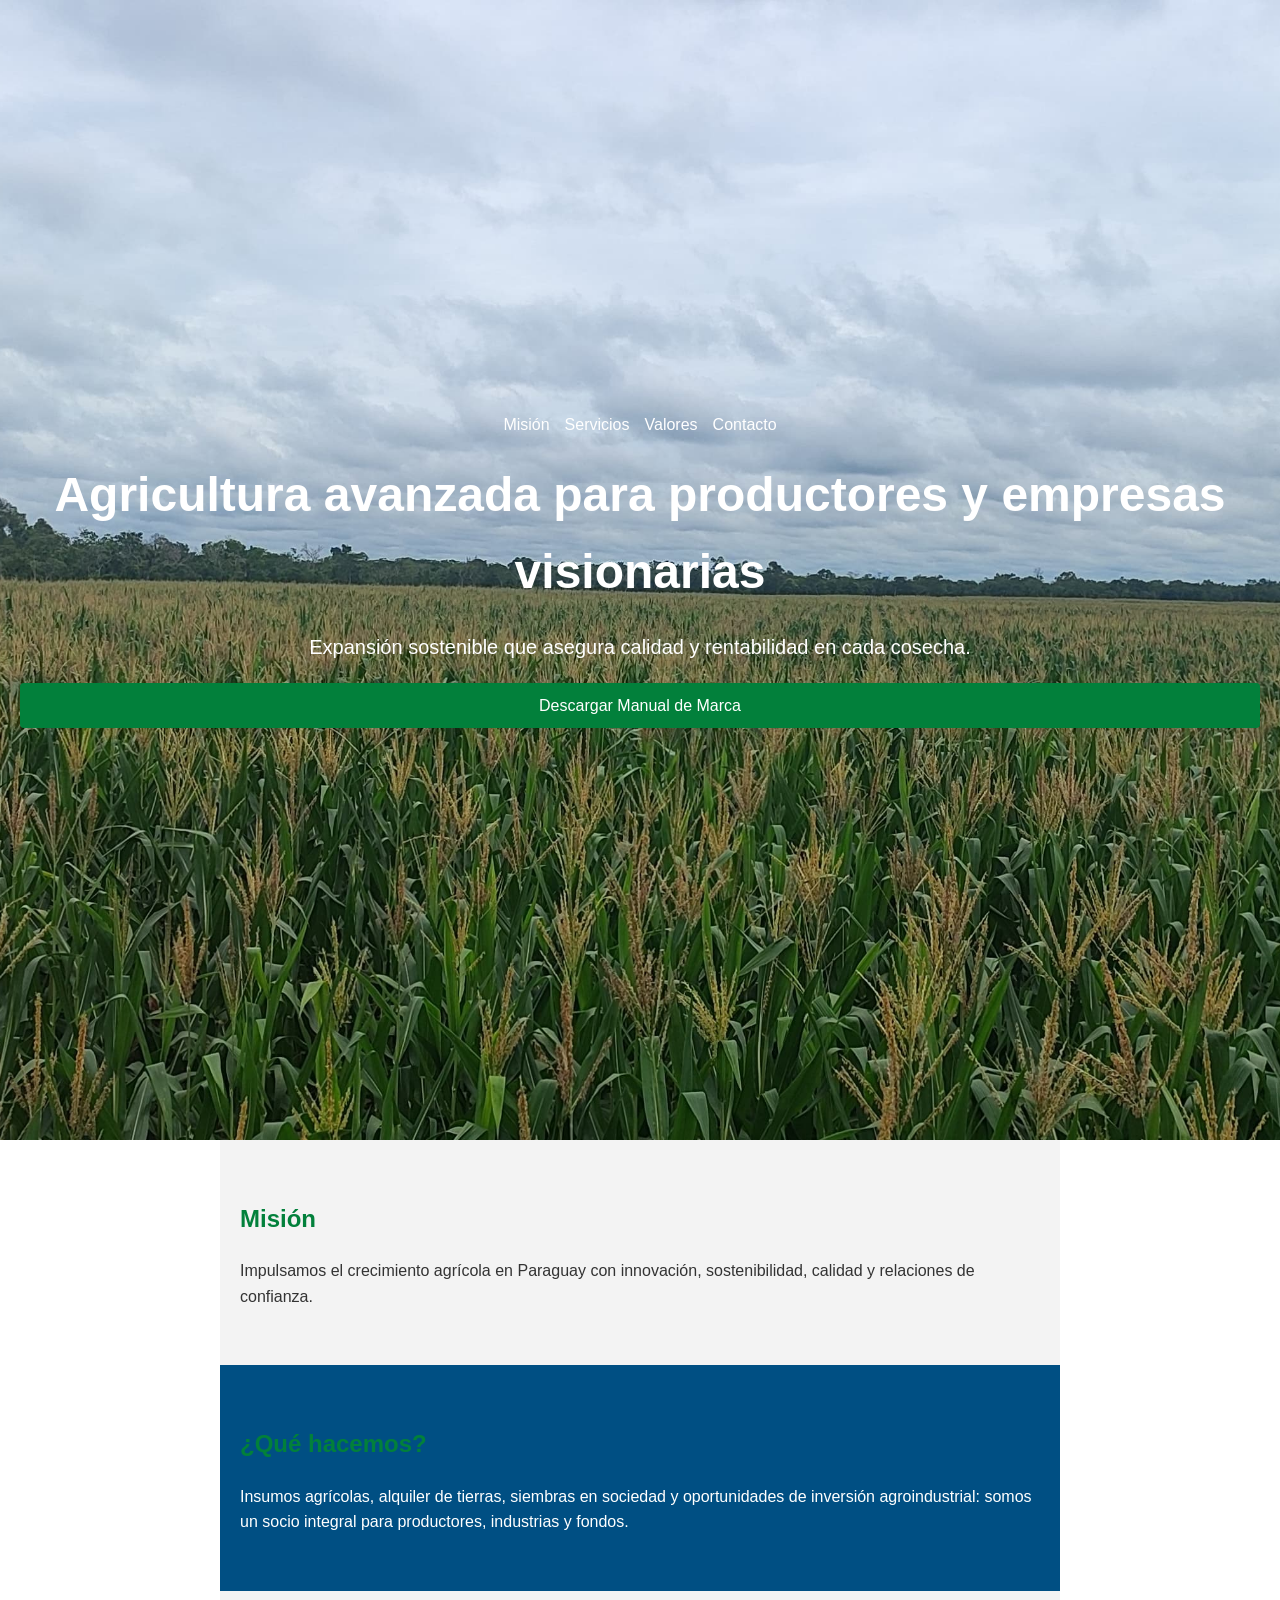
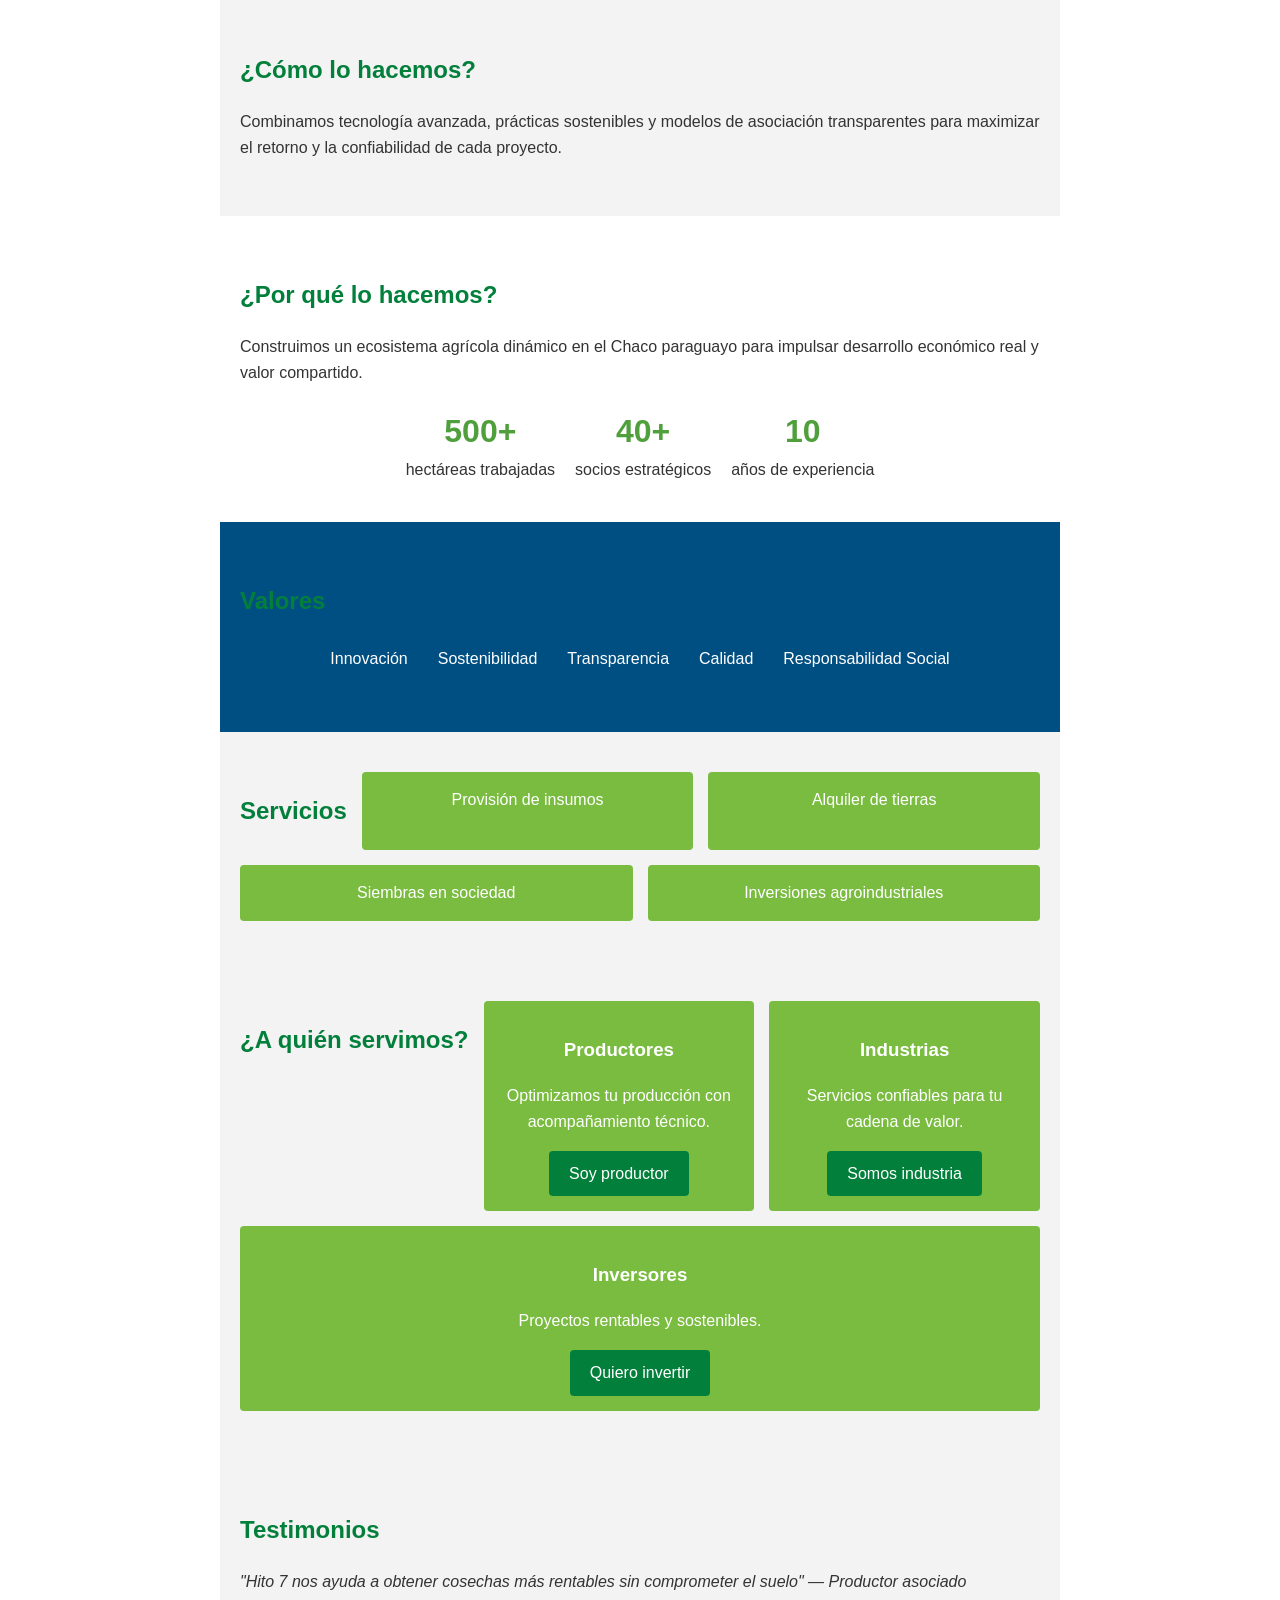
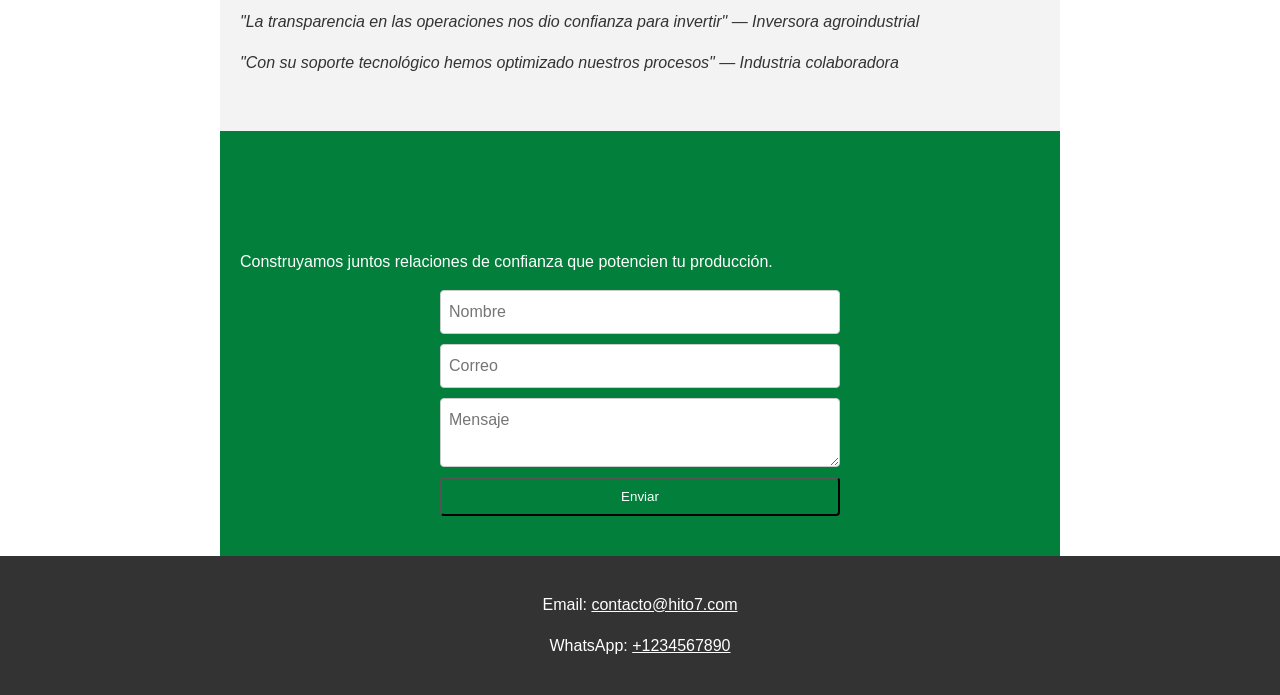
==== commit 273c65b8: "Enhance hero and apply brand colors" ====
--- a/docs/index.html
+++ b/docs/index.html
@@ -22,18 +22,18 @@
         <a class="button" href="../ManualDeMarca-Hito7.pdf" target="_blank">Descargar Manual de Marca</a>
     </header>
 
-    <section id="mision">
+    <section id="mision" class="bg-neutral">
         <h2>Misión</h2>
         <p>Impulsamos el crecimiento agrícola en Paraguay con innovación,
             sostenibilidad, calidad y relaciones de confianza.</p>
     </section>
 
-    <section id="que-hacemos">
+    <section id="que-hacemos" class="bg-support">
         <h2>¿Qué hacemos?</h2>
         <p>Insumos agrícolas, alquiler de tierras, siembras en sociedad y oportunidades de inversión agroindustrial: somos un socio integral para productores, industrias y fondos.</p>
     </section>
 
-    <section id="como-hacemos">
+    <section id="como-hacemos" class="bg-neutral">
         <h2>¿Cómo lo hacemos?</h2>
         <p>Combinamos tecnología avanzada, prácticas sostenibles y modelos de asociación transparentes para maximizar el retorno y la confiabilidad de cada proyecto.</p>
     </section>
@@ -48,7 +48,7 @@
         </div>
     </section>
 
-    <section id="valores" class="values">
+    <section id="valores" class="values bg-support">
         <h2>Valores</h2>
         <ul>
             <li>Innovación</li>
@@ -59,7 +59,7 @@
         </ul>
     </section>
 
-    <section id="servicios" class="cards">
+    <section id="servicios" class="cards bg-neutral">
         <h2>Servicios</h2>
         <div class="card">Provisión de insumos</div>
         <div class="card">Alquiler de tierras</div>
@@ -67,7 +67,7 @@
         <div class="card">Inversiones agroindustriales</div>
     </section>
 
-    <section id="segmentos" class="cards">
+    <section id="segmentos" class="cards bg-neutral">
         <h2>¿A quién servimos?</h2>
         <div class="card">
             <h3>Productores</h3>
@@ -94,7 +94,7 @@
         <blockquote>"Con su soporte tecnológico hemos optimizado nuestros procesos" &mdash; Industria colaboradora</blockquote>
     </section>
 
-    <section id="contacto" class="contact">
+    <section id="contacto" class="contact bg-primary">
         <h2>Contacto</h2>
         <p>Construyamos juntos relaciones de confianza que potencien tu producción.</p>
         <form action="mailto:contacto@hito7.com" method="post" enctype="text/plain">
--- a/css/styles.css
+++ b/css/styles.css
@@ -16,6 +16,28 @@
     color: var(--color-text);
 }
 
+.bg-primary {
+    background: var(--color-primary);
+    color: var(--color-neutral-0);
+}
+
+.bg-support {
+    background: var(--color-support);
+    color: var(--color-neutral-0);
+}
+
+.bg-neutral {
+    background: var(--color-neutral-10);
+}
+
+.text-primary {
+    color: var(--color-primary);
+}
+
+.text-accent {
+    color: var(--color-accent);
+}
+
 h1, h2, h3 {
     font-family: 'Routine', 'Proxima Nova', sans-serif;
 }
@@ -27,6 +49,10 @@
     color: #fff;
     text-align: center;
     padding: 120px 20px;
+    min-height: 100vh;
+    display: flex;
+    flex-direction: column;
+    justify-content: center;
 }
 
 .navbar ul {
